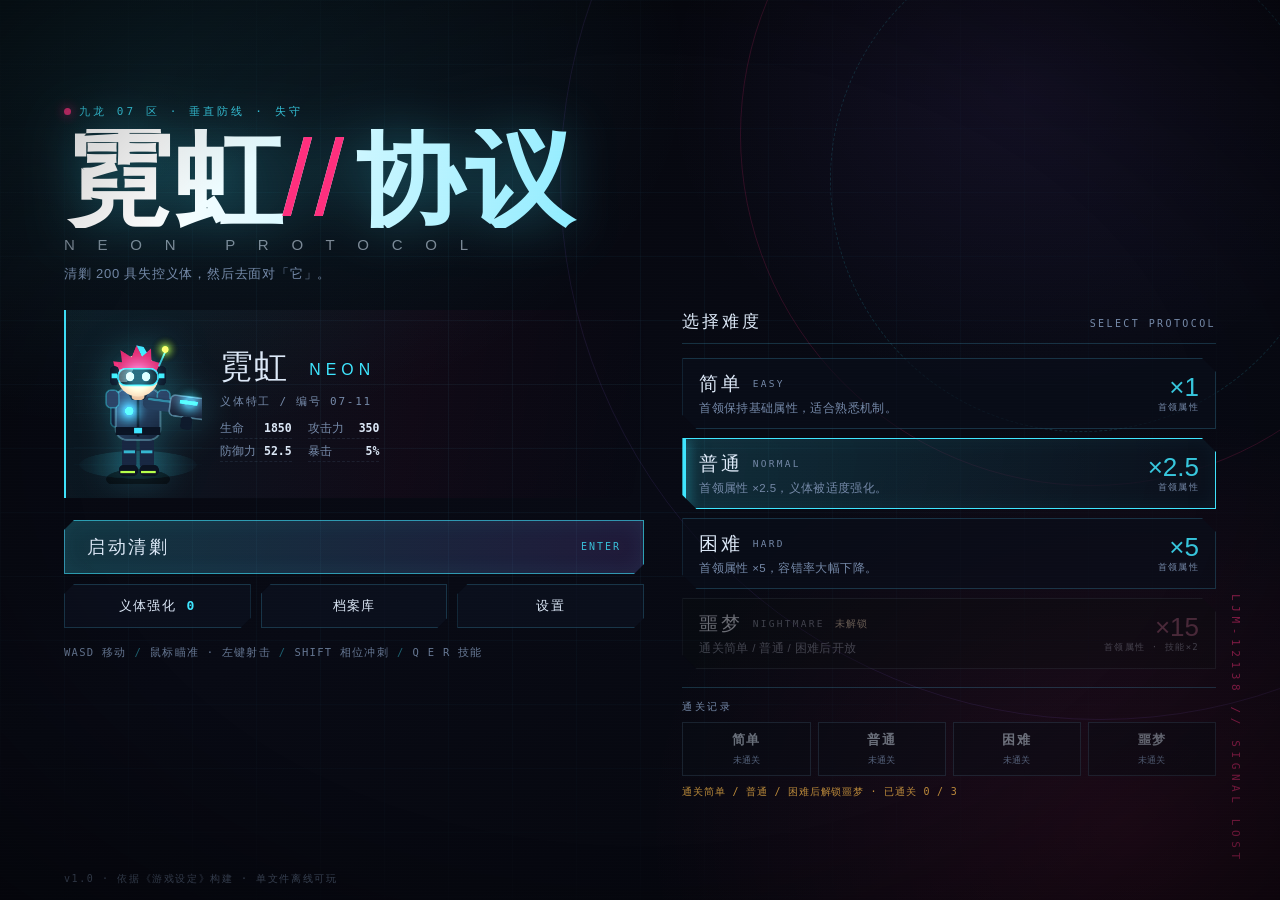
==== src/dev.html @ bd564eb4 "Add files via upload" ====
<!DOCTYPE html>
<html lang="zh-CN">
<head>
<meta charset="UTF-8">
<meta name="viewport" content="width=device-width, initial-scale=1.0, maximum-scale=1.0, user-scalable=no, viewport-fit=cover">
<meta name="theme-color" content="#05060c">
<title>霓虹协议 · NEON PROTOCOL</title>
<meta name="description" content="赛博朋克 2D 枪战：清剿 200 具失控义体，挑战 LJM-12138。">
<link rel="stylesheet" href="style.css">
</head>
<body>

<div class="fx-scan"></div>
<div class="fx-vignette"></div>

<!-- ============== 主菜单 ============== -->
<section id="menu" class="screen active">
  <div class="menu-deco" aria-hidden="true">
    <div class="deco-ring r1"></div>
    <div class="deco-ring r2"></div>
    <div class="deco-ring r3"></div>
    <div class="deco-code">LJM-12138 // SIGNAL LOST</div>
  </div>

  <div class="menu-wrap">
    <header class="brand">
      <div class="brand-tag"><span class="dot"></span>九龙 07 区 · 垂直防线 · 失守</div>
      <h1 class="title">霓虹<span class="slash">//</span>协议</h1>
      <div class="title-en">N E O N &nbsp; P R O T O C O L</div>
      <p class="tagline">清剿 200 具失控义体，然后去面对「它」。</p>
    </header>

    <div class="menu-body">
      <div class="menu-left">
        <div class="hero-strip">
          <div class="hero-art"><canvas id="heroCanvas" width="240" height="300"></canvas></div>
          <div class="hero-meta">
            <div class="hm-name">霓虹 <em>NEON</em></div>
            <div class="hm-role">义体特工 / 编号 07-11</div>
            <ul class="hm-stats" id="heroStats"></ul>
          </div>
        </div>

        <div class="menu-actions">
          <button class="btn primary" id="btnStart"><span>启动清剿</span><small>ENTER</small></button>
          <div class="btn-row">
            <button class="btn" id="btnShop">义体强化 <b class="dia" id="menuDia">0</b></button>
            <button class="btn" id="btnCodex">档案库</button>
            <button class="btn" id="btnSettings">设置</button>
          </div>
        </div>

        <div class="menu-foot">
          <span>WASD 移动</span><i>/</i><span>鼠标瞄准 · 左键射击</span><i>/</i><span>SHIFT 相位冲刺</span><i>/</i><span>Q E R 技能</span>
        </div>
      </div>

      <div class="menu-right">
        <div class="panel-title"><span>选择难度</span><em>SELECT PROTOCOL</em></div>
        <div class="diff-list" id="diffList"></div>
        <div class="clear-tracks">
          <div class="ct-title">通关记录</div>
          <div class="ct-row" id="clearTracks"></div>
          <div class="ct-hint" id="clearHint">通关简单 / 普通 / 困难后解锁噩梦</div>
        </div>
      </div>
    </div>

    <div class="menu-version">v1.0 · 依据《游戏设定》构建 · 单文件离线可玩</div>
  </div>
</section>

<!-- ============== 游戏画面 ============== -->
<section id="playscreen" class="screen">
  <canvas id="game"></canvas>

  <div id="hud">
    <!-- 左上：角色卡 -->
    <div class="hud-left">
      <div class="pcard">
        <div class="pcard-portrait"><canvas id="portrait" width="112" height="112"></canvas></div>
        <div class="pcard-main">
          <div class="pcard-top">
            <span class="pcard-name">霓虹</span>
            <span class="pcard-lv" id="lvText">LV.01</span>
          </div>
          <div class="bar hp"><i id="hpFill"></i><span id="hpText">1850 / 1850</span></div>
          <div class="bar xp"><i id="xpFill"></i><span id="xpText">0 / 100 XP</span></div>
        </div>
      </div>
      <div class="chip-row">
        <div class="chip"><span class="k">ATK</span><b id="atkText">350</b></div>
        <div class="chip"><span class="k">DEF</span><b id="defText">52</b></div>
        <div class="chip"><span class="k">CRIT</span><b id="critText">5%</b></div>
      </div>
    </div>

    <!-- 顶部中间：任务进度 -->
    <div class="hud-mid">
      <div class="mission" id="mission">
        <div class="mission-head">
          <span class="m-label">清剿进度</span>
          <span class="m-count"><b id="killCount">0</b><i>/ 200</i></span>
        </div>
        <div class="m-bar"><i id="killFill"></i></div>
      </div>
      <div id="timer" class="timer">00:00</div>
    </div>

    <!-- 右上：资源 -->
    <div class="hud-right">
      <div class="chip dia-chip"><span class="k">◆</span><b id="diamondCount">0</b></div>
      <div class="chip diff-chip" id="diffChip">普通 ×2.5</div>
      <button class="icon-btn" id="btnPause" title="暂停">❚❚</button>
    </div>

    <!-- BOSS 血条 -->
    <div id="bossBar" class="boss-bar hidden">
      <div class="boss-head">
        <span class="boss-name">LJM-12138</span>
        <span class="boss-sub" id="bossSub">终焉核心 · 原型机</span>
        <span class="boss-tags" id="bossTags"></span>
      </div>
      <div class="boss-hp">
        <i id="bossHpFill"></i>
        <em id="bossHpText">100000 / 100000</em>
        <b class="enrage-mark" title="25% 狂暴阈值"></b>
        <b class="boss-shield" id="bossShield" hidden></b>
      </div>
    </div>

    <!-- 技能栏 -->
    <div id="skillbar">
      <div class="skill" data-skill="dash">
        <div class="sk-icon">⇥</div>
        <div class="sk-key">SHIFT</div>
        <div class="sk-name">相位冲刺</div>
        <div class="sk-cd" id="cd-dash"></div>
      </div>
      <div class="skill" data-skill="q">
        <div class="sk-icon">⚡</div>
        <div class="sk-key">Q</div>
        <div class="sk-name">超频协议</div>
        <div class="sk-cd" id="cd-q"></div>
      </div>
      <div class="skill" data-skill="e">
        <div class="sk-icon">◉</div>
        <div class="sk-key">E</div>
        <div class="sk-name">电磁脉冲</div>
        <div class="sk-cd" id="cd-e"></div>
      </div>
      <div class="skill" data-skill="r">
        <div class="sk-icon">✦</div>
        <div class="sk-key">R</div>
        <div class="sk-name">毁灭激光</div>
        <div class="sk-cd" id="cd-r"></div>
      </div>
    </div>

    <div id="banner" class="banner"></div>
    <div id="toast" class="toast"></div>
    <div id="bossIntro" class="boss-intro hidden">
      <div class="bi-line"></div>
      <div class="bi-name">LJM-12138</div>
      <div class="bi-sub">终焉核心 · 原型机 · 苏醒</div>
      <div class="bi-line"></div>
    </div>
  </div>

  <!-- 升级选卡 -->
  <div id="cardOverlay" class="overlay">
    <div class="card-wrap">
      <div class="card-head">
        <div class="card-eyebrow">NEURAL LEVEL UP</div>
        <h2>等级提升 <em id="cardLevel">LV.02</em></h2>
        <p>选择一张协议卡，永久生效于本次清剿</p>
      </div>
      <div class="card-list" id="cardList"></div>
      <div class="card-foot">按 <b>1</b> / <b>2</b> / <b>3</b> 快速选择</div>
    </div>
  </div>

  <!-- 暂停 -->
  <div id="pauseOverlay" class="overlay">
    <div class="dialog">
      <div class="dlg-title">行动暂停<em>PAUSED</em></div>
      <div class="dlg-body">
        <div class="pause-stats" id="pauseStats"></div>
      </div>
      <div class="dlg-actions">
        <button class="btn primary" id="btnResume">继续行动</button>
        <button class="btn" id="btnRestart">重新开始本关</button>
        <button class="btn" id="btnPauseSettings">设置</button>
        <button class="btn ghost" id="btnQuit">放弃并返回</button>
      </div>
    </div>
  </div>

  <!-- 结算 -->
  <div id="resultOverlay" class="overlay">
    <div class="result-wrap">
      <div class="res-badge" id="resBadge">行动完成</div>
      <h2 class="res-title" id="resultTitle">区域清剿完成</h2>
      <p class="res-sub" id="resultSub"></p>
      <div class="res-stats" id="resultStats"></div>
      <div class="dlg-actions">
        <button class="btn primary" id="btnAgain">再次清剿</button>
        <button class="btn" id="btnResShare">复制战报</button>
        <button class="btn" id="btnResShop">义体强化</button>
        <button class="btn ghost" id="btnResMenu">返回主菜单</button>
      </div>
    </div>
  </div>
</section>

<!-- ============== 义体强化 ============== -->
<div id="shopOverlay" class="overlay dome">
  <div class="dome-wrap">
    <div class="dome-head">
      <div>
        <div class="card-eyebrow">永久强化 · 数据写入义体</div>
        <h2>义体强化</h2>
      </div>
      <div class="dome-dia">◆ <b id="shopDia">0</b><span>钻石</span></div>
      <button class="icon-btn close" data-close="shopOverlay">✕</button>
    </div>
    <div class="shop-list" id="shopList"></div>
    <div class="dome-foot">钻石为永久资源：死亡、重开、更换难度都不会清零。</div>
  </div>
</div>

<!-- ============== 档案库 ============== -->
<div id="codexOverlay" class="overlay dome">
  <div class="dome-wrap">
    <div class="dome-head">
      <div>
        <div class="card-eyebrow">DATABASE · 九龙 07 区</div>
        <h2>档案库</h2>
      </div>
      <button class="icon-btn close" data-close="codexOverlay">✕</button>
    </div>
    <div class="codex-tabs" id="codexTabs">
      <button class="tab active" data-tab="brief">行动简报</button>
      <button class="tab" data-tab="enemy">敌人图鉴</button>
      <button class="tab" data-tab="boss">首领档案</button>
      <button class="tab" data-tab="system">规则细节</button>
    </div>
    <div class="codex-body" id="codexBody"></div>
  </div>
</div>

<!-- ============== 设置 ============== -->
<div id="settingsOverlay" class="overlay dome">
  <div class="dome-wrap narrow">
    <div class="dome-head">
      <div>
        <div class="card-eyebrow">SYSTEM · 偏好设置</div>
        <h2>设置</h2>
      </div>
      <button class="icon-btn close" data-close="settingsOverlay">✕</button>
    </div>
    <div class="set-list">
      <label class="set-row"><span>音效与背景音乐</span><input type="checkbox" id="setAudio" checked><i class="switch"></i></label>
      <label class="set-row"><span>自动射击</span><input type="checkbox" id="setAuto" checked><i class="switch"></i></label>
      <label class="set-row"><span>屏幕震动</span><input type="checkbox" id="setShake" checked><i class="switch"></i></label>
      <label class="set-row"><span>显示伤害数字</span><input type="checkbox" id="setDmg" checked><i class="switch"></i></label>
    </div>
    <div class="share-block">
      <div class="sb-title">存档分享码</div>
      <p class="sb-hint">把这段代码发给朋友，对方粘贴导入即可继承你的钻石与强化进度。</p>
      <textarea id="saveCode" spellcheck="false" placeholder="在此粘贴存档码后点击导入"></textarea>
      <div class="sb-actions">
        <button class="btn small" id="btnCopyCode">复制我的存档码</button>
        <button class="btn small" id="btnImportCode">导入存档码</button>
        <button class="btn small ghost" id="btnReset">清空进度</button>
      </div>
      <div class="sb-msg" id="sbMsg"></div>
    </div>
    <div class="dome-foot">游戏进度保存在浏览器本地（localStorage）。清除浏览器数据会丢失进度，建议定期导出存档码。</div>
  </div>
</div>

<div id="bootError" class="boot-error" hidden></div>

<script src="core.js"></script>
<script src="cards.js"></script>
<script src="entities.js"></script>
<script src="boss.js"></script>
<script src="game.js"></script>
</body>
</html>
---- src/style.css ----
/* ================= 基础 ================= */
*{margin:0;padding:0;box-sizing:border-box;-webkit-tap-highlight-color:transparent}
:root{
  --bg:#05060c;
  --bg2:#080b14;
  --panel:rgba(9,13,24,.86);
  --panel2:rgba(14,20,36,.92);
  --line:rgba(80,190,230,.22);
  --line-strong:rgba(90,220,255,.55);
  --cyan:#3fe6ff;
  --cyan-d:#0d8ea8;
  --mag:#ff2f7d;
  --vio:#a06bff;
  --amber:#ffbc4a;
  --lime:#b6ff4a;
  --red:#ff3b52;
  --txt:#dce8f7;
  --muted:#7589a8;
  --font-ui:"Microsoft YaHei","PingFang SC","Noto Sans SC","Hiragino Sans GB",sans-serif;
  --font-disp:"Bahnschrift SemiCondensed","Bahnschrift","DIN Alternate","Impact","Microsoft YaHei",sans-serif;
  --font-mono:"Consolas","Cascadia Mono","SFMono-Regular",monospace;
}
html,body{height:100%;overflow:hidden;background:var(--bg)}
body{
  font-family:var(--font-ui);color:var(--txt);
  user-select:none;-webkit-user-select:none;
  background:
    radial-gradient(900px 600px at 12% 8%, rgba(63,230,255,.10), transparent 60%),
    radial-gradient(800px 700px at 88% 92%, rgba(255,47,125,.10), transparent 60%),
    radial-gradient(600px 500px at 80% 10%, rgba(160,107,255,.08), transparent 60%),
    linear-gradient(160deg,#05060c,#080a14 55%,#05060c);
}
canvas{display:block}
.hidden{display:none!important}

/* 全局扫描线 & 暗角 */
.fx-scan{
  position:fixed;inset:0;pointer-events:none;z-index:60;
  background:repeating-linear-gradient(to bottom,rgba(255,255,255,.028) 0 1px,transparent 1px 3px);
  mix-blend-mode:overlay;opacity:.5;
}
.fx-vignette{
  position:fixed;inset:0;pointer-events:none;z-index:59;
  background:radial-gradient(ellipse at center,transparent 62%,rgba(0,0,0,.36) 100%);
}

/* ================= 屏幕 ================= */
.screen{position:fixed;inset:0;display:none}
.screen.active{display:block}
#playscreen.active{display:block}

/* ================= 主菜单 ================= */
#menu{overflow:hidden}
#menu::before{
  content:"";position:absolute;inset:0;
  background-image:
    linear-gradient(rgba(80,200,240,.055) 1px,transparent 1px),
    linear-gradient(90deg,rgba(80,200,240,.055) 1px,transparent 1px);
  background-size:64px 64px;
  mask-image:radial-gradient(ellipse at 40% 45%,#000 10%,transparent 78%);
  -webkit-mask-image:radial-gradient(ellipse at 40% 45%,#000 10%,transparent 78%);
  pointer-events:none;
}
.menu-deco{position:absolute;inset:0;pointer-events:none;overflow:hidden}
.deco-ring{
  position:absolute;border-radius:50%;border:1px solid rgba(63,230,255,.14);
}
.deco-ring.r1{width:78vmin;height:78vmin;right:-18vmin;top:-24vmin;border-color:rgba(255,47,125,.16)}
.deco-ring.r2{width:56vmin;height:56vmin;right:-6vmin;top:-8vmin;border-style:dashed;animation:spin 42s linear infinite}
.deco-ring.r3{width:120vmin;height:120vmin;right:-40vmin;top:-40vmin;border-color:rgba(160,107,255,.10)}
@keyframes spin{to{transform:rotate(360deg)}}
.deco-code{
  position:absolute;right:3vw;bottom:4vh;font-family:var(--font-mono);font-size:11px;
  letter-spacing:.42em;color:rgba(255,47,125,.5);writing-mode:vertical-rl;
}

.menu-wrap{
  position:relative;z-index:2;height:100%;
  display:flex;flex-direction:column;justify-content:center;
  padding:clamp(18px,4vh,48px) clamp(20px,5vw,84px);
  max-width:1500px;margin:0 auto;
}
.brand{margin-bottom:clamp(14px,3vh,34px)}
.brand-tag{
  display:inline-flex;align-items:center;gap:8px;
  font-family:var(--font-mono);font-size:11px;letter-spacing:.28em;
  color:var(--cyan);opacity:.85;margin-bottom:10px;
}
.brand-tag .dot{width:7px;height:7px;border-radius:50%;background:var(--mag);box-shadow:0 0 12px var(--mag);animation:pulse 1.6s infinite}
@keyframes pulse{50%{opacity:.25}}
.title{
  font-family:var(--font-disp);font-weight:700;
  font-size:clamp(44px,8.4vw,110px);line-height:.92;letter-spacing:.02em;
  background:linear-gradient(100deg,#fff 8%,#9beeff 42%,#3fe6ff 62%,#a06bff 96%);
  -webkit-background-clip:text;background-clip:text;color:transparent;
  filter:drop-shadow(0 0 26px rgba(63,230,255,.35));
}
.title .slash{color:var(--mag);-webkit-text-fill-color:var(--mag);font-weight:400;margin:0 .08em 0 -.02em}
.title-en{
  font-family:var(--font-disp);font-size:clamp(11px,1.3vw,15px);
  letter-spacing:.62em;color:rgba(220,232,247,.55);margin-top:8px;
}
.tagline{color:var(--muted);font-size:13px;margin-top:12px;letter-spacing:.06em}

.menu-body{display:grid;grid-template-columns:minmax(320px,1fr) minmax(360px,.92fr);gap:clamp(20px,3vw,54px);align-items:start}

/* 角色条 */
.hero-strip{
  display:flex;gap:18px;align-items:center;position:relative;
  padding:14px 18px 14px 8px;
  background:linear-gradient(100deg,rgba(63,230,255,.07),rgba(255,47,125,.04) 60%,transparent);
  border-left:2px solid var(--cyan);
  clip-path:polygon(0 0,100% 0,100% calc(100% - 16px),calc(100% - 16px) 100%,0 100%);
}
.hero-art{width:clamp(96px,10vw,132px);flex:0 0 auto;filter:drop-shadow(0 0 18px rgba(63,230,255,.28))}
.hero-art canvas{width:100%;height:auto}
.hm-name{font-family:var(--font-disp);font-size:clamp(22px,2.6vw,33px);letter-spacing:.04em}
.hm-name em{font-style:normal;font-size:.48em;letter-spacing:.32em;color:var(--cyan);margin-left:10px;vertical-align:middle}
.hm-role{font-family:var(--font-mono);font-size:11px;letter-spacing:.16em;color:var(--muted);margin:4px 0 10px}
.hm-stats{list-style:none;display:grid;grid-template-columns:1fr 1fr;gap:3px 16px;font-family:var(--font-mono);font-size:11.5px}
.hm-stats li{display:flex;justify-content:space-between;gap:8px;color:var(--muted);border-bottom:1px dashed rgba(120,160,200,.12);padding:2px 0}
.hm-stats li b{color:var(--txt);font-weight:600}

/* 按钮 */
.menu-actions{margin-top:22px;display:flex;flex-direction:column;gap:10px}
.btn-row{display:grid;grid-template-columns:repeat(3,1fr);gap:10px}
.btn{
  position:relative;cursor:pointer;border:1px solid var(--line);background:rgba(12,18,32,.7);
  color:var(--txt);font-family:var(--font-ui);font-size:13px;letter-spacing:.09em;
  padding:12px 18px;transition:.16s;overflow:hidden;
  clip-path:polygon(10px 0,100% 0,100% calc(100% - 10px),calc(100% - 10px) 100%,0 100%,0 10px);
}
.btn::after{
  content:"";position:absolute;left:-40%;top:0;width:40%;height:100%;
  background:linear-gradient(90deg,transparent,rgba(63,230,255,.16),transparent);
  transition:.45s;pointer-events:none;
}
.btn:hover{border-color:var(--line-strong);background:rgba(18,32,52,.9);color:#fff}
.btn:hover::after{left:110%}
.btn:active{transform:translateY(1px)}
.btn.primary{
  border-color:rgba(63,230,255,.6);
  background:linear-gradient(100deg,rgba(63,230,255,.2),rgba(160,107,255,.16));
  box-shadow:0 0 26px rgba(63,230,255,.18),inset 0 0 22px rgba(63,230,255,.08);
  font-family:var(--font-disp);font-size:18px;letter-spacing:.14em;
  display:flex;align-items:center;justify-content:space-between;
  padding:14px 22px;
}
.btn.primary small{font-family:var(--font-mono);font-size:10px;color:var(--cyan);letter-spacing:.2em;opacity:.8}
.btn:disabled{opacity:.38;cursor:not-allowed;filter:grayscale(.5)}
.btn.ghost{background:transparent;border-color:rgba(120,150,190,.28);color:var(--muted)}
.btn.small{font-size:12px;padding:9px 14px}
.btn .dia{color:var(--cyan);font-family:var(--font-mono);margin-left:6px}

.menu-foot{margin-top:18px;font-family:var(--font-mono);font-size:10.5px;letter-spacing:.12em;color:rgba(117,137,168,.85);display:flex;flex-wrap:wrap;gap:8px}
.menu-foot i{color:rgba(63,230,255,.4);font-style:normal}
.menu-version{position:absolute;left:clamp(20px,5vw,84px);bottom:14px;font-family:var(--font-mono);font-size:10px;letter-spacing:.16em;color:rgba(117,137,168,.5)}

/* 难度 */
.panel-title{display:flex;align-items:baseline;justify-content:space-between;margin-bottom:14px;border-bottom:1px solid var(--line);padding-bottom:10px}
.panel-title span{font-family:var(--font-disp);font-size:17px;letter-spacing:.16em}
.panel-title em{font-style:normal;font-family:var(--font-mono);font-size:10px;letter-spacing:.24em;color:var(--muted)}
.diff-list{display:flex;flex-direction:column;gap:9px}
.diff{
  position:relative;cursor:pointer;text-align:left;width:100%;
  border:1px solid var(--line);background:rgba(10,15,26,.66);
  padding:12px 16px;transition:.16s;color:var(--txt);
  clip-path:polygon(0 0,calc(100% - 14px) 0,100% 14px,100% 100%,14px 100%,0 calc(100% - 14px));
  display:grid;grid-template-columns:1fr auto;gap:2px 12px;align-items:center;
}
.diff:hover{border-color:rgba(63,230,255,.4);background:rgba(16,26,44,.9);transform:translateX(3px)}
.diff.sel{border-color:var(--cyan);background:linear-gradient(100deg,rgba(63,230,255,.16),rgba(10,16,28,.9));box-shadow:0 0 24px rgba(63,230,255,.14),inset 0 0 20px rgba(63,230,255,.05)}
.diff.sel::before{content:"";position:absolute;left:0;top:0;bottom:0;width:3px;background:var(--cyan);box-shadow:0 0 14px var(--cyan)}
.diff-name{font-family:var(--font-disp);font-size:19px;letter-spacing:.14em;display:flex;align-items:center;gap:10px}
.diff-name .en{font-family:var(--font-mono);font-size:9.5px;letter-spacing:.24em;color:var(--muted)}
.diff-desc{grid-column:1;font-size:11.5px;color:var(--muted);letter-spacing:.03em;margin-top:2px}
.diff-mult{grid-row:1/3;grid-column:2;font-family:var(--font-disp);font-size:26px;color:rgba(63,230,255,.85);text-align:right;line-height:1}
.diff-mult small{display:block;font-family:var(--font-mono);font-size:9px;letter-spacing:.14em;color:var(--muted);margin-top:3px}
.diff.nightmare.sel,.diff.nightmare:hover{border-color:var(--mag)}
.diff.nightmare .diff-mult{color:var(--mag)}
.diff.nightmare.sel{background:linear-gradient(100deg,rgba(255,47,125,.16),rgba(10,16,28,.9));box-shadow:0 0 26px rgba(255,47,125,.16)}
.diff.nightmare.sel::before{background:var(--mag);box-shadow:0 0 14px var(--mag)}
.diff.locked{opacity:.45;cursor:not-allowed;filter:grayscale(.7)}
.diff.locked:hover{transform:none;border-color:var(--line)}
.diff .lock{font-family:var(--font-mono);font-size:10px;color:var(--amber);letter-spacing:.1em}
.diff.sel .sel-mark{position:absolute;right:14px;bottom:8px;font-family:var(--font-mono);font-size:9px;letter-spacing:.2em;color:var(--cyan);opacity:.8}

.clear-tracks{margin-top:18px;border-top:1px solid var(--line);padding-top:12px}
.ct-title{font-family:var(--font-mono);font-size:10px;letter-spacing:.24em;color:var(--muted);margin-bottom:8px}
.ct-row{display:grid;grid-template-columns:repeat(4,1fr);gap:7px}
.ct{position:relative;border:1px solid rgba(120,160,200,.16);padding:8px 6px;text-align:center;background:rgba(8,12,20,.5)}
.ct b{display:block;font-family:var(--font-disp);font-size:13px;letter-spacing:.1em;color:rgba(220,232,247,.45)}
.ct span{font-family:var(--font-mono);font-size:9px;color:rgba(117,137,168,.7)}
.ct.done{border-color:rgba(63,230,255,.5);background:rgba(63,230,255,.09)}
.ct.done b{color:var(--cyan)}
.ct.done span{color:rgba(63,230,255,.85)}
.ct-hint{font-family:var(--font-mono);font-size:10px;letter-spacing:.08em;color:rgba(255,188,74,.72);margin-top:9px}

/* ================= 游戏 HUD ================= */
#playscreen{background:#04060c}
#game{position:absolute;inset:0;width:100%;height:100%}
#hud{position:absolute;inset:0;pointer-events:none;padding:clamp(10px,1.4vw,20px);font-family:var(--font-ui)}
#hud button{pointer-events:auto}

.hud-left{position:absolute;left:clamp(10px,1.4vw,20px);top:clamp(10px,1.4vw,20px);width:min(340px,38vw)}
.pcard{
  display:flex;gap:10px;padding:8px 12px 8px 8px;
  background:linear-gradient(100deg,rgba(8,14,26,.92),rgba(8,14,26,.55));
  border:1px solid rgba(63,230,255,.24);border-left:2px solid var(--cyan);
  clip-path:polygon(0 0,100% 0,100% calc(100% - 12px),calc(100% - 12px) 100%,0 100%);
  box-shadow:0 6px 30px rgba(0,0,0,.5);
}
.pcard-portrait{width:clamp(46px,4.4vw,60px);flex:0 0 auto;border:1px solid rgba(63,230,255,.3);background:rgba(63,230,255,.06)}
.pcard-portrait canvas{width:100%;height:100%;display:block}
.pcard-main{flex:1;min-width:0}
.pcard-top{display:flex;justify-content:space-between;align-items:baseline;margin-bottom:5px}
.pcard-name{font-family:var(--font-disp);font-size:15px;letter-spacing:.14em}
.pcard-lv{font-family:var(--font-mono);font-size:10px;letter-spacing:.1em;color:var(--cyan);border:1px solid rgba(63,230,255,.35);padding:1px 6px}
.bar{position:relative;height:13px;background:rgba(255,255,255,.06);border:1px solid rgba(120,160,200,.2);margin-bottom:5px;overflow:hidden}
.bar i{position:absolute;left:0;top:0;bottom:0;width:100%;transition:width .16s}
.bar span{position:absolute;inset:0;display:flex;align-items:center;justify-content:center;font-family:var(--font-mono);font-size:9.5px;letter-spacing:.06em;text-shadow:0 1px 3px #000,0 0 6px #000}
.bar.hp i{background:linear-gradient(90deg,#ff2f7d,#ff7ba8);box-shadow:0 0 14px rgba(255,47,125,.5)}
.bar.xp{height:8px}
.bar.xp i{background:linear-gradient(90deg,#3fe6ff,#b6ff4a);box-shadow:0 0 12px rgba(63,230,255,.5)}
.bar.xp span{font-size:8px}

.chip-row{display:flex;gap:6px;margin-top:7px}
.chip{
  display:flex;align-items:center;gap:6px;padding:4px 9px;
  background:rgba(8,13,22,.82);border:1px solid rgba(120,160,200,.18);
  font-family:var(--font-mono);font-size:10px;
}
.chip .k{color:var(--muted);letter-spacing:.1em}
.chip b{color:var(--txt);font-size:11px;font-weight:600}
.dia-chip{border-color:rgba(63,230,255,.35);color:var(--cyan)}
.dia-chip .k{color:var(--cyan);opacity:.8}
.dia-chip b{color:#9beeff}

.hud-mid{position:absolute;left:50%;top:clamp(10px,1.4vw,20px);transform:translateX(-50%);width:min(300px,30vw);text-align:center}
.mission{padding:6px 14px 8px;background:linear-gradient(180deg,rgba(8,13,22,.9),rgba(8,13,22,.4));border-bottom:1px solid rgba(63,230,255,.2)}
.mission-head{display:flex;justify-content:space-between;align-items:baseline;margin-bottom:5px}
.m-label{font-family:var(--font-mono);font-size:9px;letter-spacing:.24em;color:var(--muted)}
.m-count{font-family:var(--font-disp);font-size:17px;letter-spacing:.06em}
.m-count b{color:var(--cyan)}
.m-count i{font-style:normal;font-size:11px;color:var(--muted);margin-left:2px}
.m-bar{height:5px;background:rgba(255,255,255,.07);overflow:hidden}
.m-bar i{display:block;height:100%;width:0;background:linear-gradient(90deg,#3fe6ff,#a06bff);box-shadow:0 0 10px rgba(63,230,255,.7);transition:width .2s}
.timer{font-family:var(--font-mono);font-size:11px;letter-spacing:.14em;color:rgba(117,137,168,.9);margin-top:6px}

.hud-right{position:absolute;right:clamp(10px,1.4vw,20px);top:clamp(10px,1.4vw,20px);display:flex;align-items:center;gap:8px}
.diff-chip{border-color:rgba(255,188,74,.4);color:var(--amber);font-size:10px;letter-spacing:.08em}
.icon-btn{
  width:34px;height:34px;display:grid;place-items:center;cursor:pointer;
  background:rgba(8,13,22,.85);border:1px solid rgba(120,160,200,.25);color:var(--txt);
  font-size:13px;transition:.15s;font-family:var(--font-mono);
}
.icon-btn:hover{border-color:var(--cyan);color:var(--cyan);background:rgba(63,230,255,.12)}
.icon-btn.close{width:32px;height:32px;font-size:15px}

/* BOSS 血条 */
.boss-bar{position:absolute;left:50%;top:clamp(70px,9vh,104px);transform:translateX(-50%);width:min(760px,74vw);opacity:0;transition:opacity .4s}
.boss-bar.show{opacity:1}
.boss-head{display:flex;align-items:baseline;gap:12px;margin-bottom:6px}
.boss-name{font-family:var(--font-disp);font-size:clamp(16px,1.8vw,24px);letter-spacing:.2em;color:#ff9ec2;text-shadow:0 0 18px rgba(255,47,125,.6)}
.boss-sub{font-family:var(--font-mono);font-size:10px;letter-spacing:.18em;color:var(--muted)}
.boss-tags{display:flex;gap:6px;margin-left:auto}
.btag{font-family:var(--font-mono);font-size:9px;letter-spacing:.14em;padding:2px 7px;border:1px solid rgba(255,47,125,.45);color:#ff9ec2;background:rgba(255,47,125,.1)}
.btag.shield{border-color:rgba(63,230,255,.5);color:#9beeff;background:rgba(63,230,255,.1)}
.btag.rage{border-color:var(--amber);color:var(--amber);background:rgba(255,188,74,.12);animation:pulse .9s infinite}
.boss-hp{
  position:relative;height:16px;background:rgba(20,4,12,.85);
  border:1px solid rgba(255,47,125,.45);
  box-shadow:0 0 24px rgba(255,47,125,.22),inset 0 0 18px rgba(255,47,125,.1);
  overflow:hidden;
  clip-path:polygon(0 0,100% 0,calc(100% - 8px) 100%,8px 100%);
}
.boss-hp i{position:absolute;left:0;top:0;bottom:0;width:100%;background:linear-gradient(90deg,#ff2f7d,#ff6b4a 60%,#ffbc4a);transition:width .2s;box-shadow:0 0 18px rgba(255,47,125,.8)}
.boss-hp em{position:absolute;inset:0;display:grid;place-items:center;font-style:normal;font-family:var(--font-mono);font-size:10px;letter-spacing:.12em;text-shadow:0 1px 4px #000}
.boss-hp .enrage-mark{position:absolute;left:25%;top:-2px;bottom:-2px;width:2px;background:rgba(255,255,255,.7);box-shadow:0 0 10px #fff}
.boss-shield{position:absolute;left:0;top:0;bottom:0;background:linear-gradient(90deg,rgba(63,230,255,.55),rgba(160,107,255,.45));box-shadow:0 0 20px rgba(63,230,255,.6)}

/* 技能栏 */
#skillbar{position:absolute;left:50%;bottom:clamp(12px,2vh,28px);transform:translateX(-50%);display:flex;gap:10px}
.skill{
  position:relative;width:clamp(76px,7.4vw,96px);padding:8px 6px 7px;text-align:center;
  background:linear-gradient(180deg,rgba(10,16,28,.92),rgba(8,12,20,.75));
  border:1px solid rgba(120,160,200,.22);
  clip-path:polygon(8px 0,100% 0,100% calc(100% - 8px),calc(100% - 8px) 100%,0 100%,0 8px);
  transition:.12s;overflow:hidden;
}
.skill.ready{border-color:rgba(63,230,255,.32)}
.skill.active{border-color:var(--cyan);box-shadow:0 0 22px rgba(63,230,255,.35),inset 0 0 18px rgba(63,230,255,.14)}
.skill.active .sk-icon{color:#fff;text-shadow:0 0 14px var(--cyan)}
.sk-icon{font-size:19px;line-height:1.1;color:var(--cyan);opacity:.9}
.sk-key{font-family:var(--font-mono);font-size:8.5px;letter-spacing:.16em;color:var(--muted);margin-top:1px}
.sk-name{font-size:10.5px;letter-spacing:.04em;color:rgba(220,232,247,.8);margin-top:2px}
.sk-cd{
  position:absolute;left:0;right:0;bottom:0;height:0%;
  background:rgba(4,8,16,.78);backdrop-filter:blur(1px);
  display:flex;align-items:center;justify-content:center;
  font-family:var(--font-mono);font-size:13px;color:#fff;overflow:hidden;
  transition:height .08s linear;
}
.sk-cd.on{height:100%}

/* 横幅 / 提示 */
.banner{
  position:absolute;left:50%;top:34%;transform:translate(-50%,-50%);
  font-family:var(--font-disp);font-size:clamp(22px,3.6vw,44px);letter-spacing:.22em;
  color:#fff;text-shadow:0 0 30px rgba(63,230,255,.7),0 0 60px rgba(160,107,255,.4);
  opacity:0;pointer-events:none;white-space:nowrap;
}
.banner.show{animation:bannerIn 2.2s ease-out}
@keyframes bannerIn{
  0%{opacity:0;letter-spacing:.6em;filter:blur(8px)}
  18%{opacity:1;letter-spacing:.22em;filter:blur(0)}
  78%{opacity:1}
  100%{opacity:0;letter-spacing:.3em}
}
.toast{
  position:absolute;left:50%;bottom:clamp(96px,13vh,140px);transform:translateX(-50%);
  display:flex;flex-direction:column;gap:5px;align-items:center;pointer-events:none;
}
.toast div{
  font-family:var(--font-mono);font-size:11px;letter-spacing:.1em;padding:5px 14px;
  background:rgba(6,10,18,.86);border-left:2px solid var(--cyan);color:#bfe9f7;
  animation:toastIn 2.6s forwards;
}
@keyframes toastIn{
  0%{opacity:0;transform:translateY(8px)}
  12%,80%{opacity:1;transform:none}
  100%{opacity:0;transform:translateY(-6px)}
}
.boss-intro{
  position:absolute;inset:0;display:grid;place-content:center;justify-items:center;gap:6px;
  background:radial-gradient(ellipse at center,rgba(20,0,10,.72),rgba(4,6,12,.4) 70%);
  animation:introFade 2.6s forwards;pointer-events:none;
}
@keyframes introFade{0%{opacity:0}12%,76%{opacity:1}100%{opacity:0}}
.bi-name{font-family:var(--font-disp);font-size:clamp(34px,6vw,76px);letter-spacing:.3em;color:#fff;text-shadow:0 0 40px rgba(255,47,125,.85),0 0 80px rgba(255,47,125,.4)}
.bi-sub{font-family:var(--font-mono);font-size:12px;letter-spacing:.4em;color:#ff9ec2}
.bi-line{width:min(520px,60vw);height:1px;background:linear-gradient(90deg,transparent,rgba(255,47,125,.8),transparent)}

/* ================= 覆盖层通用 ================= */
.overlay{position:absolute;inset:0;display:none;place-items:center;z-index:40;pointer-events:auto;padding:20px;overflow:auto}
.overlay.show{display:grid}
#cardOverlay{background:radial-gradient(ellipse at center,rgba(6,10,20,.62),rgba(2,4,10,.88))}
#pauseOverlay{background:rgba(3,6,12,.72);backdrop-filter:blur(6px)}
#resultOverlay{background:radial-gradient(ellipse at center,rgba(6,10,20,.62),rgba(2,4,10,.9))}
#shopOverlay,#codexOverlay,#settingsOverlay{background:rgba(3,6,12,.9);backdrop-filter:blur(8px);position:fixed;z-index:70}

/* 升级选卡 */
.card-wrap{width:min(940px,94vw);text-align:center}
.card-eyebrow{font-family:var(--font-mono);font-size:10px;letter-spacing:.4em;color:var(--cyan);margin-bottom:6px}
.card-head h2{font-family:var(--font-disp);font-size:clamp(26px,3.4vw,42px);letter-spacing:.12em;font-weight:600}
.card-head h2 em{font-style:normal;color:var(--cyan);font-family:var(--font-mono);font-size:.5em;letter-spacing:.14em;margin-left:10px;vertical-align:middle}
.card-head p{color:var(--muted);font-size:12.5px;margin-top:6px;margin-bottom:22px;letter-spacing:.06em}
.card-list{display:grid;grid-template-columns:repeat(3,1fr);gap:14px}
.card{
  position:relative;cursor:pointer;text-align:left;padding:18px 16px 16px;
  background:linear-gradient(165deg,rgba(16,24,42,.95),rgba(8,12,22,.95));
  border:1px solid rgba(120,160,200,.25);color:var(--txt);
  transition:.18s;overflow:hidden;min-height:190px;display:flex;flex-direction:column;
  clip-path:polygon(14px 0,100% 0,100% calc(100% - 14px),calc(100% - 14px) 100%,0 100%,0 14px);
}
.card::before{
  content:"";position:absolute;inset:0;opacity:0;transition:.2s;
  background:radial-gradient(circle at 50% 0%,rgba(63,230,255,.18),transparent 65%);
}
.card:hover{transform:translateY(-5px);border-color:var(--cyan);box-shadow:0 12px 40px rgba(0,0,0,.6),0 0 30px rgba(63,230,255,.2)}
.card:hover::before{opacity:1}
.card .c-key{position:absolute;right:12px;top:10px;font-family:var(--font-mono);font-size:10px;color:var(--muted);border:1px solid rgba(120,160,200,.25);padding:1px 6px}
.card .c-icon{font-size:26px;line-height:1;margin-bottom:12px;color:var(--cyan);text-shadow:0 0 18px currentColor}
.card .c-name{font-family:var(--font-disp);font-size:19px;letter-spacing:.08em;margin-bottom:6px}
.card .c-desc{font-size:12px;line-height:1.6;color:rgba(220,232,247,.75);flex:1}
.card .c-stack{font-family:var(--font-mono);font-size:9.5px;letter-spacing:.14em;color:var(--muted);margin-top:10px;border-top:1px dashed rgba(120,160,200,.18);padding-top:8px;display:flex;justify-content:space-between}
.card.rare{border-color:rgba(160,107,255,.55)}
.card.rare .c-icon{color:var(--vio)}
.card.rare:hover{border-color:var(--vio);box-shadow:0 12px 40px rgba(0,0,0,.6),0 0 30px rgba(160,107,255,.28)}
.card.rare::before{background:radial-gradient(circle at 50% 0%,rgba(160,107,255,.22),transparent 65%)}
.card.epic{border-color:rgba(255,188,74,.6)}
.card.epic .c-icon{color:var(--amber)}
.card.epic::before{background:radial-gradient(circle at 50% 0%,rgba(255,188,74,.24),transparent 65%)}
.card-foot{margin-top:18px;font-family:var(--font-mono);font-size:10.5px;letter-spacing:.14em;color:var(--muted)}
.card-foot b{color:var(--cyan)}

/* 对话框 */
.dialog{
  width:min(560px,92vw);padding:24px 26px;
  background:linear-gradient(165deg,rgba(14,22,38,.97),rgba(6,10,18,.97));
  border:1px solid rgba(63,230,255,.3);box-shadow:0 30px 80px rgba(0,0,0,.7);
  clip-path:polygon(18px 0,100% 0,100% calc(100% - 18px),calc(100% - 18px) 100%,0 100%,0 18px);
}
.dlg-title{font-family:var(--font-disp);font-size:26px;letter-spacing:.16em;display:flex;align-items:baseline;gap:12px;margin-bottom:16px}
.dlg-title em{font-style:normal;font-family:var(--font-mono);font-size:10px;letter-spacing:.3em;color:var(--muted)}
.dlg-actions{display:flex;gap:9px;flex-wrap:wrap;margin-top:10px}
.pause-stats{display:grid;grid-template-columns:1fr 1fr;gap:6px 18px;font-family:var(--font-mono);font-size:11.5px;color:var(--muted);margin-bottom:8px}
.pause-stats div{display:flex;justify-content:space-between;border-bottom:1px dashed rgba(120,160,200,.14);padding:3px 0}
.pause-stats b{color:var(--txt)}

/* 结算 */
.result-wrap{width:min(720px,94vw);text-align:center}
.res-badge{display:inline-block;font-family:var(--font-mono);font-size:10px;letter-spacing:.4em;color:var(--cyan);border:1px solid rgba(63,230,255,.4);padding:4px 14px;margin-bottom:14px;background:rgba(63,230,255,.08)}
.res-badge.fail{color:var(--red);border-color:rgba(255,59,82,.5);background:rgba(255,59,82,.08)}
.res-title{font-family:var(--font-disp);font-size:clamp(30px,4.4vw,54px);letter-spacing:.1em;line-height:1.1;margin-bottom:8px}
.res-sub{color:var(--muted);font-size:13px;letter-spacing:.06em;margin-bottom:22px}
.res-stats{display:grid;grid-template-columns:repeat(4,1fr);gap:10px;margin-bottom:22px}
.res-stats div{padding:12px 8px;background:rgba(10,16,28,.8);border:1px solid rgba(120,160,200,.18)}
.res-stats b{display:block;font-family:var(--font-disp);font-size:24px;letter-spacing:.04em;color:var(--cyan)}
.res-stats span{font-family:var(--font-mono);font-size:9px;letter-spacing:.18em;color:var(--muted)}
.result-wrap .dlg-actions{justify-content:center}

/* ================= 强化 / 档案 / 设置 面板 ================= */
.dome{overflow:auto}
.dome-wrap{
  width:min(920px,96vw);padding:22px 26px 18px;
  background:linear-gradient(165deg,rgba(12,19,33,.98),rgba(6,9,16,.98));
  border:1px solid rgba(63,230,255,.26);box-shadow:0 30px 90px rgba(0,0,0,.75);
  clip-path:polygon(22px 0,100% 0,100% calc(100% - 22px),calc(100% - 22px) 100%,0 100%,0 22px);
  max-height:92vh;overflow:auto;
}
.dome-wrap.narrow{width:min(600px,96vw)}
.dome-head{display:flex;align-items:center;gap:18px;border-bottom:1px solid var(--line);padding-bottom:14px;margin-bottom:16px}
.dome-head h2{font-family:var(--font-disp);font-size:28px;letter-spacing:.18em;font-weight:600}
.dome-dia{margin-left:auto;font-family:var(--font-mono);font-size:12px;color:var(--cyan);display:flex;align-items:baseline;gap:8px}
.dome-dia b{font-size:26px;font-family:var(--font-disp)}
.dome-dia span{color:var(--muted);font-size:10px;letter-spacing:.16em}
.dome-head .icon-btn.close{margin-left:8px}
.dome-foot{border-top:1px solid var(--line);margin-top:14px;padding-top:10px;font-family:var(--font-mono);font-size:10px;letter-spacing:.08em;color:rgba(117,137,168,.7)}

.shop-list{display:grid;grid-template-columns:1fr 1fr;gap:10px}
.shop-item{
  display:grid;grid-template-columns:auto 1fr auto;gap:12px;align-items:center;
  padding:12px 14px;background:rgba(8,13,24,.7);border:1px solid rgba(120,160,200,.18);
}
.shop-item.maxed{border-color:rgba(63,230,255,.4);background:rgba(63,230,255,.06)}
.si-icon{font-size:20px;color:var(--cyan);opacity:.9;width:26px;text-align:center}
.si-main{min-width:0}
.si-name{font-family:var(--font-disp);font-size:15px;letter-spacing:.1em;display:flex;align-items:baseline;gap:8px}
.si-name em{font-style:normal;font-family:var(--font-mono);font-size:9.5px;letter-spacing:.14em;color:var(--muted)}
.si-effect{font-size:11.5px;color:rgba(220,232,247,.7);margin-top:2px}
.si-pips{display:flex;gap:3px;margin-top:7px}
.si-pips i{width:14px;height:4px;background:rgba(255,255,255,.12)}
.si-pips i.on{background:var(--cyan);box-shadow:0 0 8px rgba(63,230,255,.7)}
.si-buy{
  min-width:92px;padding:8px 10px;text-align:center;cursor:pointer;
  background:rgba(63,230,255,.1);border:1px solid rgba(63,230,255,.4);color:#bfe9f7;
  font-family:var(--font-mono);font-size:11px;transition:.15s;
}
.si-buy b{display:block;font-size:13px;color:var(--cyan)}
.si-buy:hover:not(:disabled){background:rgba(63,230,255,.22);color:#fff;box-shadow:0 0 20px rgba(63,230,255,.25)}
.si-buy:disabled{opacity:.35;cursor:not-allowed;border-color:rgba(120,160,200,.2);color:var(--muted)}
.si-buy:disabled b{color:var(--muted)}

.codex-tabs{display:flex;gap:6px;margin-bottom:16px;flex-wrap:wrap}
.tab{
  cursor:pointer;padding:7px 14px;background:transparent;border:1px solid rgba(120,160,200,.22);
  color:var(--muted);font-family:var(--font-ui);font-size:12px;letter-spacing:.08em;transition:.15s;
}
.tab:hover{color:var(--txt);border-color:rgba(63,230,255,.35)}
.tab.active{color:var(--cyan);border-color:rgba(63,230,255,.6);background:rgba(63,230,255,.1)}
.codex-body{min-height:340px;font-size:13px;line-height:1.85;color:rgba(220,232,247,.85)}
.codex-body h3{font-family:var(--font-disp);font-size:19px;letter-spacing:.1em;color:#fff;margin:18px 0 8px;border-left:2px solid var(--cyan);padding-left:10px}
.codex-body h3:first-child{margin-top:0}
.codex-body p{margin-bottom:8px}
.codex-body ul{margin:0 0 10px 18px}
.codex-body li{margin-bottom:5px}
.codex-body b{color:#fff}
.codex-body .cy{color:var(--cyan)}
.codex-body .mg{color:var(--mag)}
.codex-body .am{color:var(--amber)}
.codex-grid{display:grid;grid-template-columns:1fr 1fr;gap:10px;margin-bottom:10px}
.codex-card{padding:12px 14px;background:rgba(8,13,24,.7);border:1px solid rgba(120,160,200,.18)}
.codex-card h4{font-family:var(--font-disp);font-size:15px;letter-spacing:.1em;margin-bottom:5px;color:#fff;display:flex;justify-content:space-between;align-items:baseline}
.codex-card h4 em{font-style:normal;font-family:var(--font-mono);font-size:9px;letter-spacing:.16em;color:var(--muted)}
.codex-card p{font-size:12px;color:rgba(220,232,247,.7);margin:0}
.dia{color:var(--cyan)}

.set-list{display:flex;flex-direction:column;gap:2px;margin-bottom:20px}
.set-row{display:flex;align-items:center;justify-content:space-between;padding:11px 4px;border-bottom:1px solid rgba(120,160,200,.12);cursor:pointer;font-size:13px}
.set-row input{display:none}
.switch{width:40px;height:20px;border:1px solid rgba(120,160,200,.35);background:rgba(255,255,255,.05);position:relative;transition:.18s;flex:0 0 auto}
.switch::after{content:"";position:absolute;left:2px;top:2px;width:14px;height:14px;background:var(--muted);transition:.18s}
.set-row input:checked+.switch{border-color:var(--cyan);background:rgba(63,230,255,.16)}
.set-row input:checked+.switch::after{left:22px;background:var(--cyan);box-shadow:0 0 10px var(--cyan)}
.share-block{border:1px solid rgba(120,160,200,.2);padding:14px;background:rgba(8,13,24,.6)}
.sb-title{font-family:var(--font-disp);font-size:15px;letter-spacing:.12em;margin-bottom:4px}
.sb-hint{font-size:11.5px;color:var(--muted);margin-bottom:9px;line-height:1.6}
#saveCode{
  width:100%;height:74px;resize:none;background:rgba(4,7,14,.9);border:1px solid rgba(63,230,255,.25);
  color:#9beeff;font-family:var(--font-mono);font-size:10px;padding:8px;line-height:1.5;word-break:break-all;
}
#saveCode:focus{outline:none;border-color:var(--cyan)}
.sb-actions{display:flex;gap:8px;margin-top:8px;flex-wrap:wrap}
.sb-msg{font-family:var(--font-mono);font-size:10.5px;color:var(--lime);margin-top:8px;min-height:14px;letter-spacing:.06em}

/* ================= 响应式 ================= */
@media (max-width:1080px){
  .menu-body{grid-template-columns:1fr;gap:18px}
  .deco-ring,.deco-code{display:none}
  .brand{margin-bottom:14px}
  .hero-strip{order:2}
  .menu-wrap{justify-content:flex-start;overflow:auto;padding-bottom:60px}
  .menu-left{display:flex;flex-direction:column}
  .menu-actions{order:3}
}
@media (max-width:760px){
  .title{font-size:clamp(40px,12vw,64px)}
  .hm-stats{grid-template-columns:1fr}
  .diff-mult{font-size:20px}
  .diff-name{font-size:16px}
  .menu-version{display:none}
  .card-list{grid-template-columns:1fr;gap:10px}
  .card{min-height:0;padding:14px}
  .card .c-icon{position:absolute;right:14px;top:12px;font-size:20px;margin:0}
  .card .c-desc{font-size:11.5px}
  .res-stats{grid-template-columns:repeat(2,1fr)}
  .shop-list{grid-template-columns:1fr}
  .codex-grid{grid-template-columns:1fr}
  .hud-left{width:min(300px,52vw)}
  .hud-mid{width:min(200px,28vw)}
  .hud-mid .m-label,.diff-chip,#timer{display:none}
  .boss-bar{width:88vw;top:96px}
  .res-title{font-size:26px}
  .dome-wrap{padding:16px 14px;clip-path:none}
  .dialog{padding:18px}
  .overlay{padding:10px}
}
@media (max-height:640px){
  .brand{margin-bottom:8px}
  .tagline{display:none}
  .hero-strip{padding:8px 12px}
  .menu-actions{margin-top:12px}
  .hm-stats{font-size:10.5px}
}

/* 低配/降级 */
@media (prefers-reduced-motion:reduce){
  *{animation-duration:.01ms!important;animation-iteration-count:1!important;transition:none!important}
}
.boot-error{
  position:fixed;left:12px;bottom:12px;z-index:999;max-width:60vw;
  font-family:var(--font-mono);font-size:11px;color:#ff8090;background:rgba(30,0,8,.9);
  border:1px solid #ff3b52;padding:10px;white-space:pre-wrap;
}
/* ================= 小屏 / 横屏手机 适配 ================= */
@media (max-width:960px){
  .hud-left{width:min(250px,44vw)}
  .pcard-portrait{width:42px}
  .pcard-name{font-size:13px}
  .pcard-lv{font-size:9px}
  .hud-mid{width:min(168px,26vw)}
  .hud-mid .m-label{display:none}
  .mission-head{justify-content:center;gap:6px}
  .m-count{font-size:14px}
  .boss-bar{width:86vw;top:88px}
  .res-stats{grid-template-columns:repeat(2,1fr)}
}
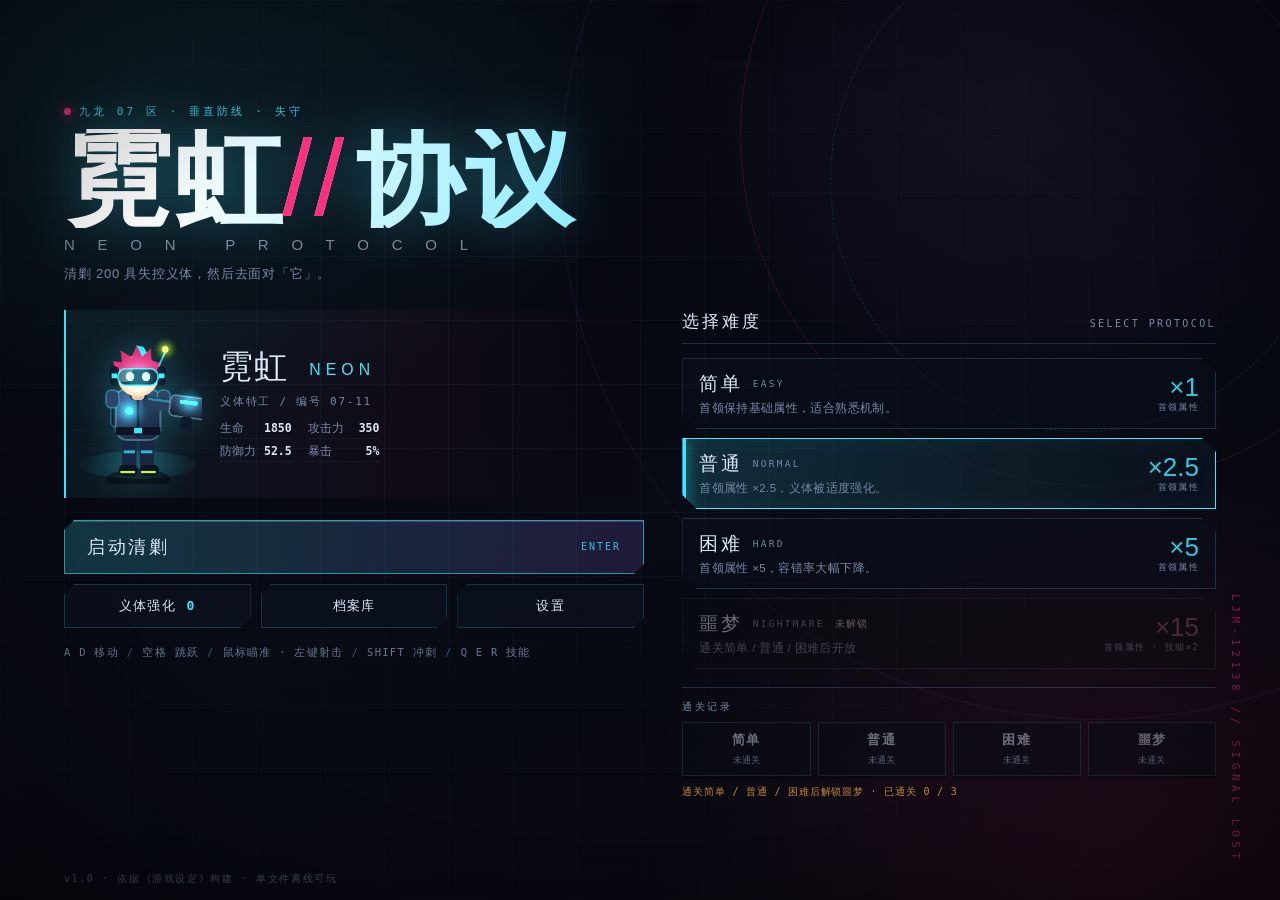
==== commit 112a4425: "Add files via upload" ====
--- a/src/dev.html
+++ b/src/dev.html
@@ -51,7 +51,7 @@
         </div>
 
         <div class="menu-foot">
-          <span>WASD 移动</span><i>/</i><span>鼠标瞄准 · 左键射击</span><i>/</i><span>SHIFT 相位冲刺</span><i>/</i><span>Q E R 技能</span>
+          <span>A D 移动</span><i>/</i><span>空格 跳跃</span><i>/</i><span>鼠标瞄准 · 左键射击</span><i>/</i><span>SHIFT 冲刺</span><i>/</i><span>Q E R 技能</span>
         </div>
       </div>
 
@@ -97,6 +97,7 @@
 
     <!-- 顶部中间：任务进度 -->
     <div class="hud-mid">
+      <div class="stage-name">九龙 07 区 // 清剿行动</div>
       <div class="mission" id="mission">
         <div class="mission-head">
           <span class="m-label">清剿进度</span>
@@ -262,6 +263,7 @@
     <div class="set-list">
       <label class="set-row"><span>音效与背景音乐</span><input type="checkbox" id="setAudio" checked><i class="switch"></i></label>
       <label class="set-row"><span>自动射击</span><input type="checkbox" id="setAuto" checked><i class="switch"></i></label>
+      <label class="set-row"><span>攻击自动锁定<small>自动瞄准最近敌人，移动鼠标可临时改为手动</small></span><input type="checkbox" id="setLock" checked><i class="switch"></i></label>
       <label class="set-row"><span>屏幕震动</span><input type="checkbox" id="setShake" checked><i class="switch"></i></label>
       <label class="set-row"><span>显示伤害数字</span><input type="checkbox" id="setDmg" checked><i class="switch"></i></label>
     </div>
--- a/src/style.css
+++ b/src/style.css
@@ -557,3 +557,73 @@
   .res-stats{grid-template-columns:repeat(2,1fr)}
 }
 
+
+/* ================= 立体化：面板 / 按钮的厚度与投影 ================= */
+.pcard{box-shadow:0 12px 34px rgba(0,0,0,.62), 0 3px 0 rgba(63,230,255,.12), inset 0 1px 0 rgba(255,255,255,.07)}
+.mission{box-shadow:0 10px 26px rgba(0,0,0,.5), inset 0 1px 0 rgba(255,255,255,.06)}
+.skill{box-shadow:0 10px 22px rgba(0,0,0,.55), inset 0 1px 0 rgba(255,255,255,.08)}
+.skill.active{box-shadow:0 10px 26px rgba(0,0,0,.6), 0 0 22px rgba(63,230,255,.35), inset 0 1px 0 rgba(255,255,255,.15)}
+.btn{box-shadow:0 4px 0 rgba(0,0,0,.45), 0 10px 24px rgba(0,0,0,.35)}
+.btn:hover{box-shadow:0 6px 0 rgba(0,0,0,.4), 0 14px 30px rgba(0,0,0,.4)}
+.btn:active{transform:translateY(3px);box-shadow:0 1px 0 rgba(0,0,0,.5), 0 4px 12px rgba(0,0,0,.3)}
+.btn.primary{box-shadow:0 5px 0 rgba(6,40,54,.9), 0 0 26px rgba(63,230,255,.2), inset 0 1px 0 rgba(255,255,255,.18)}
+.btn.primary:active{transform:translateY(4px);box-shadow:0 1px 0 rgba(6,40,54,.9), 0 0 18px rgba(63,230,255,.18)}
+.diff{box-shadow:0 6px 0 rgba(0,0,0,.35), 0 12px 26px rgba(0,0,0,.3)}
+.diff:hover{box-shadow:0 6px 0 rgba(0,0,0,.35), 0 16px 32px rgba(0,0,0,.42)}
+.card{box-shadow:0 14px 0 -6px rgba(0,0,0,.55), 0 22px 46px rgba(0,0,0,.5), inset 0 1px 0 rgba(255,255,255,.06)}
+.icon-btn{box-shadow:0 3px 0 rgba(0,0,0,.45), 0 6px 14px rgba(0,0,0,.35)}
+.dome-wrap,.dialog{box-shadow:0 40px 90px rgba(0,0,0,.8), inset 0 1px 0 rgba(255,255,255,.05)}
+.shop-item{box-shadow:0 4px 0 rgba(0,0,0,.35), inset 0 1px 0 rgba(255,255,255,.04)}
+.ct{box-shadow:0 3px 0 rgba(0,0,0,.3)}
+
+/* ================= 造梦西游式 HUD ================= */
+.pcard{
+  border-radius:10px;
+  background:linear-gradient(180deg,rgba(14,22,38,.95),rgba(6,10,18,.92));
+  border:1px solid rgba(255,196,90,.28);
+  border-left:none;
+  clip-path:none;
+  box-shadow:0 6px 22px rgba(0,0,0,.65), inset 0 1px 0 rgba(255,255,255,.08);
+}
+.pcard-portrait{
+  width:62px;height:62px;flex:0 0 auto;border-radius:50%;
+  border:2px solid rgba(255,196,90,.8);
+  background:radial-gradient(circle at 50% 30%,#1b2c46,#0a1220 70%);
+  box-shadow:0 0 0 3px rgba(4,8,14,.9), 0 0 18px rgba(255,196,90,.3), inset 0 0 12px rgba(63,230,255,.18);
+  overflow:hidden;
+}
+.pcard-portrait canvas{width:100%;height:100%;border-radius:50%}
+.pcard-name{font-family:var(--font-disp);font-size:16px;letter-spacing:.16em;color:#fff;text-shadow:0 1px 0 #000}
+.pcard-lv{border-radius:9px;background:linear-gradient(180deg,rgba(63,230,255,.22),rgba(63,230,255,.06))}
+.bar{
+  height:17px;border-radius:9px;
+  border:1px solid rgba(255,255,255,.22);
+  background:linear-gradient(180deg,rgba(0,0,0,.8),rgba(0,0,0,.5));
+  box-shadow:inset 0 2px 6px rgba(0,0,0,.85), 0 1px 0 rgba(255,255,255,.05);
+}
+.bar i{border-radius:8px;transition:width .14s}
+.bar.hp i{background:linear-gradient(180deg,#ff9a6b,#ff2f7d 45%,#9c0d3a);box-shadow:0 0 12px rgba(255,47,125,.55), inset 0 1px 0 rgba(255,255,255,.45)}
+.bar.xp{height:9px}
+.bar.xp i{background:linear-gradient(180deg,#9beeff,#3fe6ff 55%,#0d7ea8);box-shadow:0 0 10px rgba(63,230,255,.6), inset 0 1px 0 rgba(255,255,255,.4)}
+.bar span{font-size:10px;text-shadow:0 1px 3px #000,0 0 8px rgba(0,0,0,.9)}
+.chip-row .chip{border-radius:8px;background:linear-gradient(180deg,rgba(14,22,38,.9),rgba(6,10,18,.9))}
+.stage-name{
+  font-family:var(--font-disp);font-size:15px;letter-spacing:.3em;
+  color:#ffd76b;text-shadow:0 0 16px rgba(255,188,74,.55),0 2px 0 #000;
+  margin-bottom:6px;text-align:center;white-space:nowrap;
+}
+.mission{border-radius:8px;background:linear-gradient(180deg,rgba(10,16,28,.92),rgba(6,10,18,.6))}
+.timer{letter-spacing:.24em;color:#9fb4d0}
+#skillbar{gap:8px}
+.skill{
+  border-radius:10px 10px 6px 6px;
+  background:linear-gradient(180deg,rgba(18,28,46,.96),rgba(7,11,20,.92));
+  border:1px solid rgba(255,196,90,.22);
+  box-shadow:0 6px 18px rgba(0,0,0,.6), inset 0 1px 0 rgba(255,255,255,.1);
+}
+.skill.ready{border-color:rgba(255,196,90,.45)}
+.skill.active{border-color:var(--cyan);box-shadow:0 6px 22px rgba(0,0,0,.6),0 0 22px rgba(63,230,255,.45),inset 0 1px 0 rgba(255,255,255,.16)}
+.sk-key{color:#ffd76b;letter-spacing:.18em}
+.boss-hp{border-radius:6px;height:18px}
+.dia-chip{border-radius:8px}
+.icon-btn{border-radius:8px}
